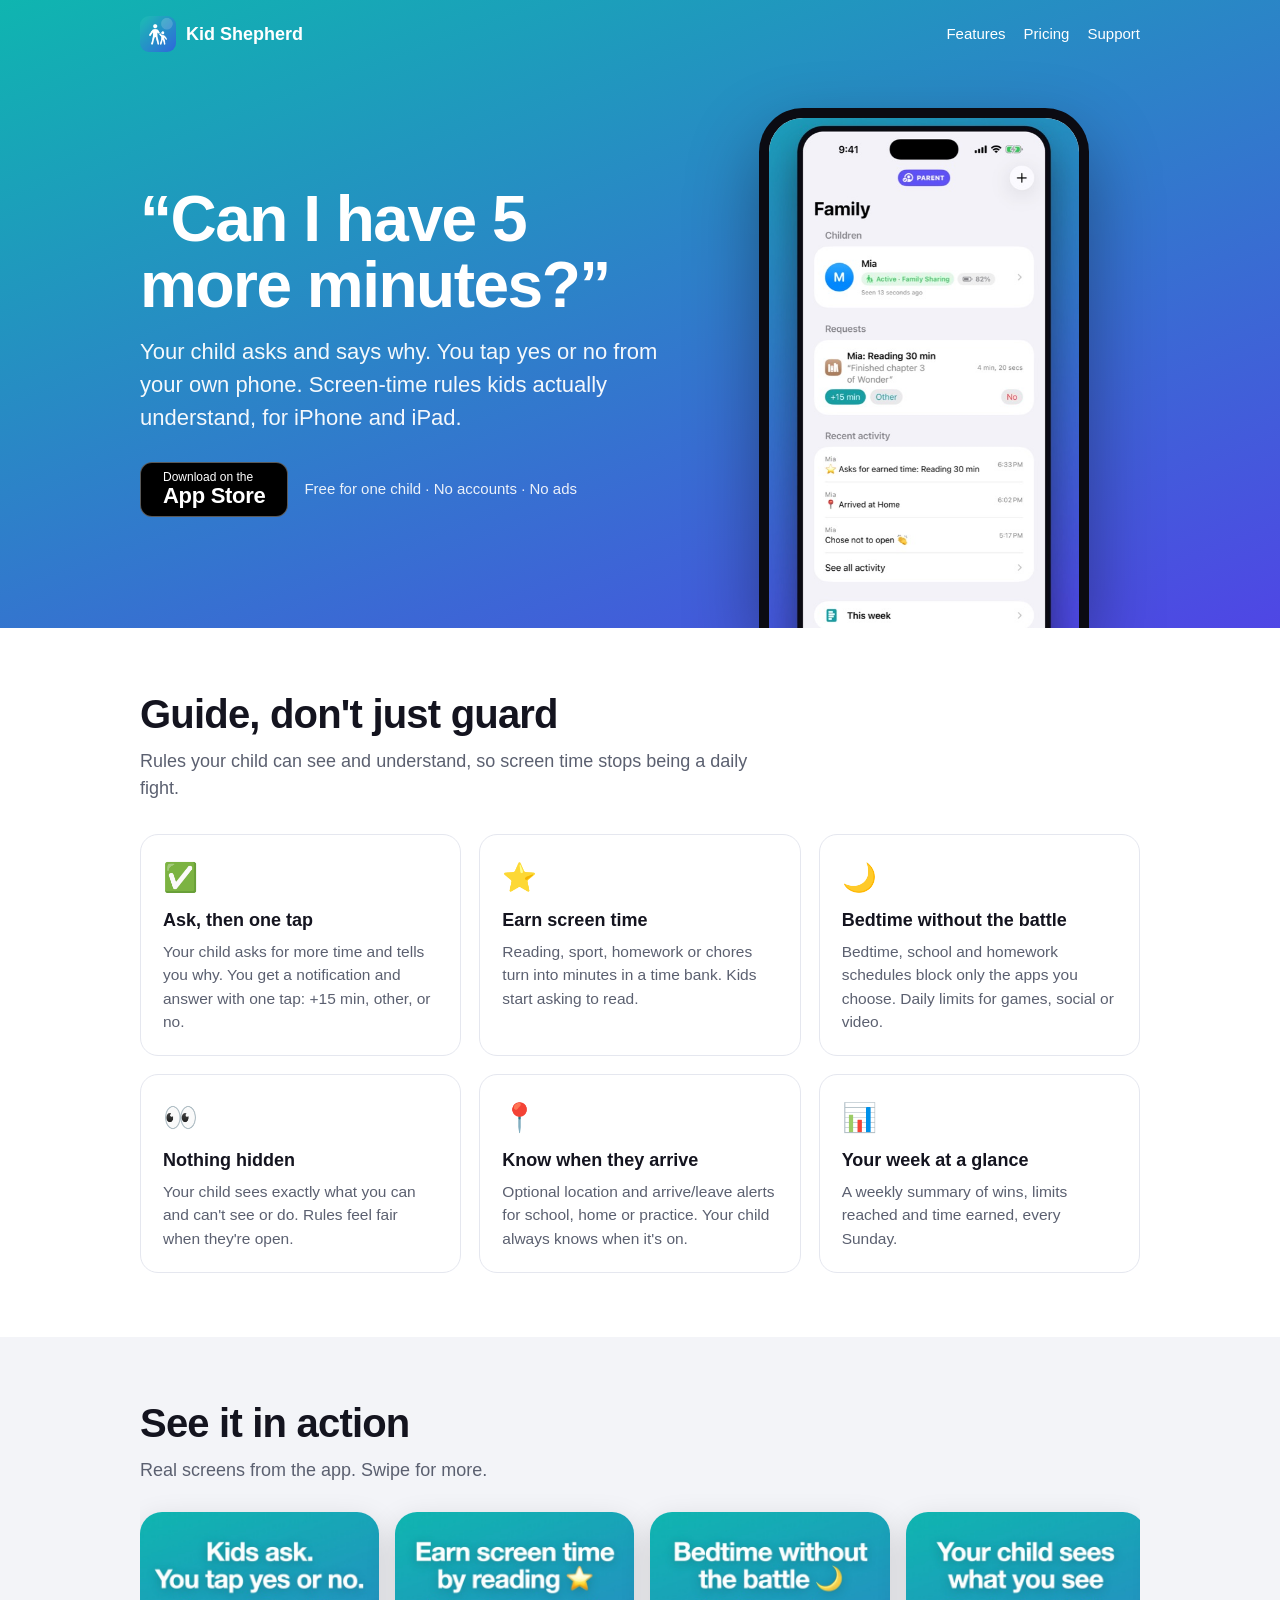
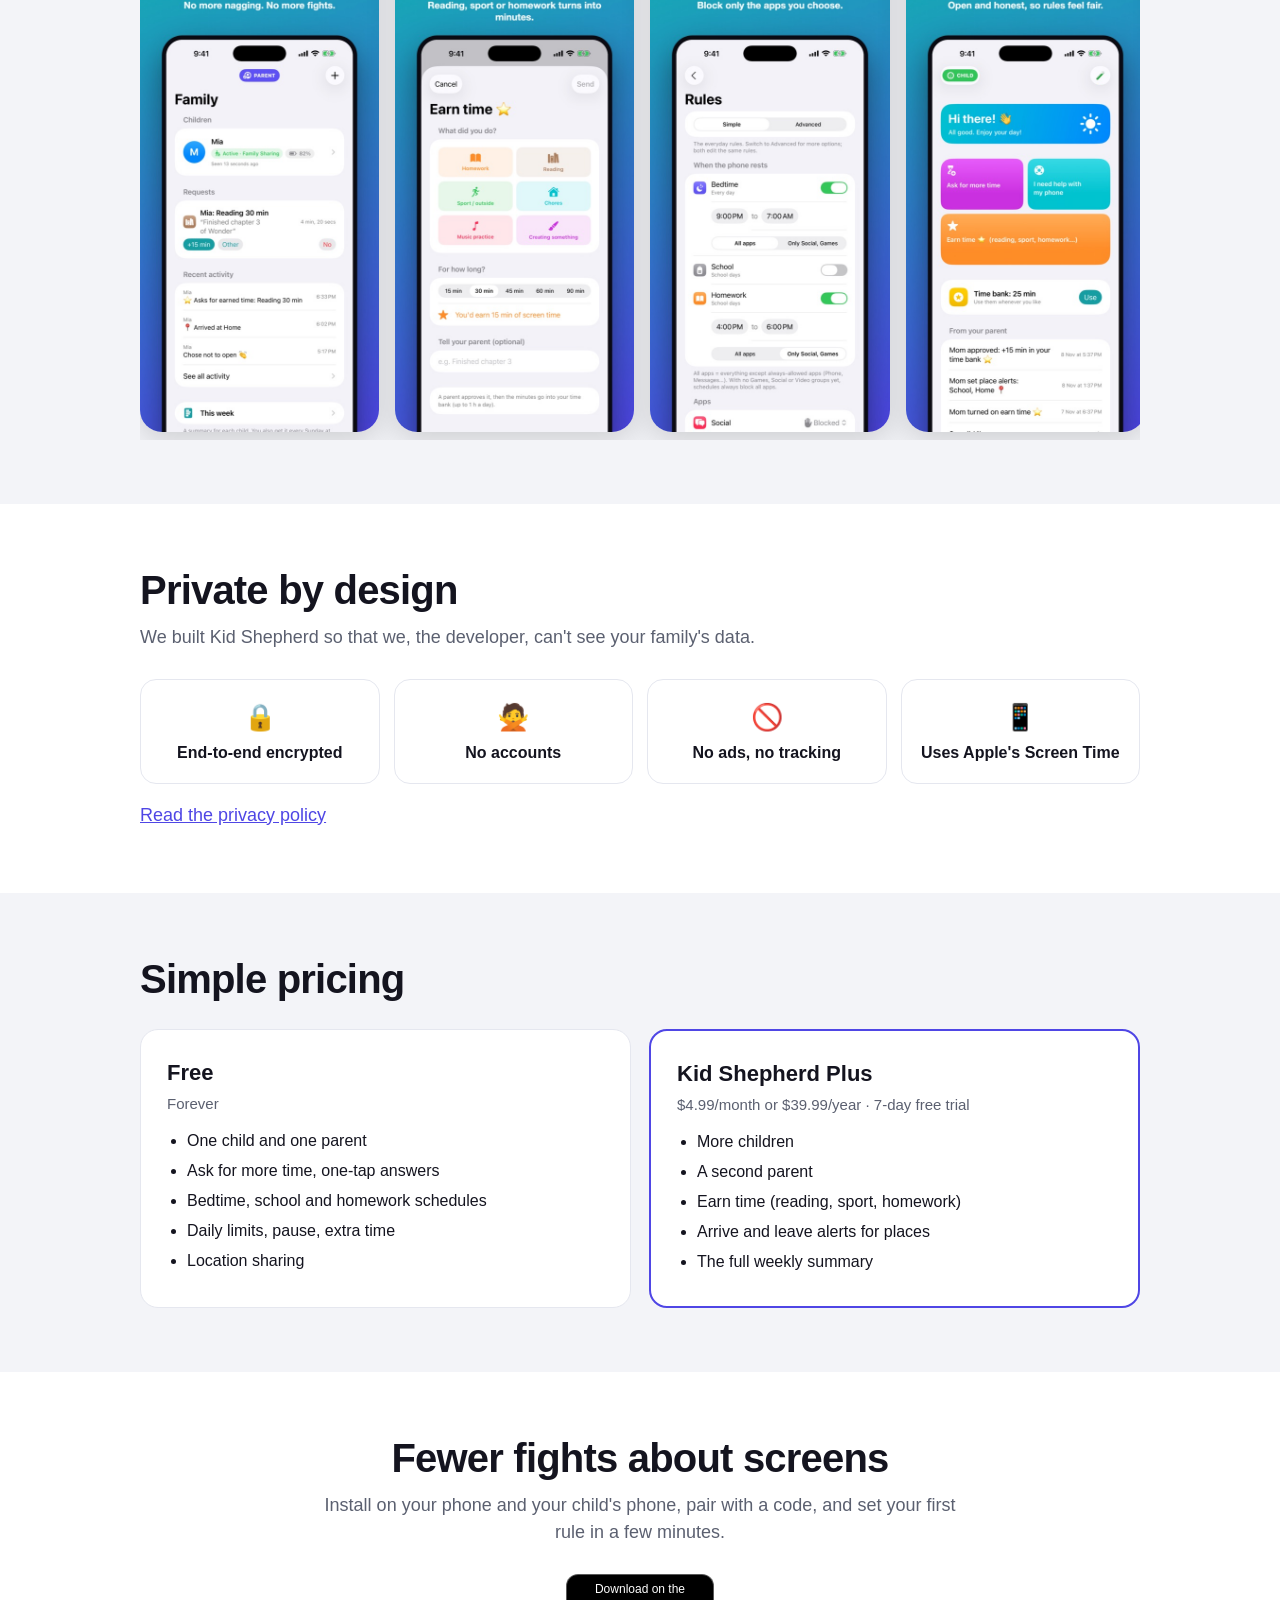
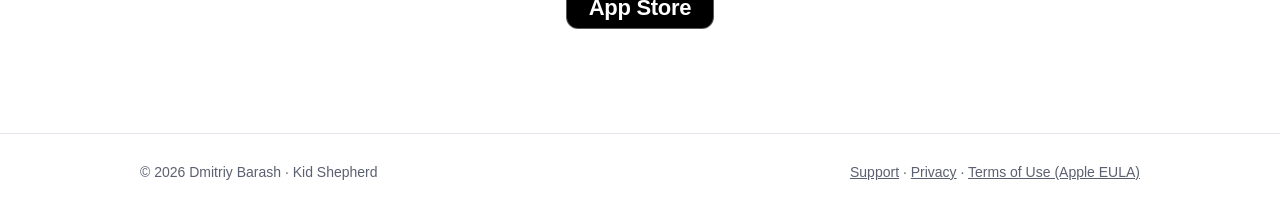
==== index.html @ 2d1fe209 "Kid Shepherd website" ====
<!doctype html>
<html lang="en">
<head>
<meta charset="utf-8">
<meta name="viewport" content="width=device-width, initial-scale=1">
<title>Kid Shepherd: screen time kids understand</title>
<meta name="description" content="Kids ask for more screen time and say why; you tap yes or no. Earn time by reading, bedtime schedules, arrival alerts. Free for one child. No accounts, no ads, no tracking.">
<meta name="apple-itunes-app" content="app-id=6832094878">
<meta property="og:title" content="Kid Shepherd: screen time kids understand">
<meta property="og:description" content="Kids ask, you tap yes or no. Earn screen time by reading. Bedtime without the battle. Free for one child.">
<meta property="og:image" content="https://dbar12345.github.io/kidshepherd/img/og.jpg">
<meta property="og:url" content="https://dbar12345.github.io/kidshepherd/">
<meta name="twitter:card" content="summary_large_image">
<link rel="icon" href="img/icon.png">
<link rel="apple-touch-icon" href="img/icon.png">
<link rel="stylesheet" href="style.css">
</head>
<body>
<header class="hero">
  <div class="wrap">
    <nav>
      <a class="brand" href="./"><img src="img/icon.png" alt="">Kid Shepherd</a>
      <div class="links"><a href="#features">Features</a><a href="#pricing">Pricing</a><a href="support.html">Support</a></div>
    </nav>
    <div>
      <h1>“Can I have 5 more minutes?”</h1>
      <p class="lead">Your child asks and says why. You tap yes or no from your own phone. Screen-time rules kids actually understand, for iPhone and iPad.</p>
      <div class="cta">
        <a href="https://apps.apple.com/app/id6832094878"><span class="store"><small>Download on the</small>App Store</span></a>
        <span class="note">Free for one child · No accounts · No ads</span>
      </div>
    </div>
    <div class="phone"><img src="img/1-family.jpg" alt="Kid Shepherd parent screen with a time request from Mia"></div>
  </div>
</header>

<main>
<section id="features">
  <div class="wrap">
    <h2>Guide, don't just guard</h2>
    <p class="sub">Rules your child can see and understand, so screen time stops being a daily fight.</p>
    <div class="features">
      <div class="f"><div class="e">✅</div><h3>Ask, then one tap</h3><p>Your child asks for more time and tells you why. You get a notification and answer with one tap: +15 min, other, or no.</p></div>
      <div class="f"><div class="e">⭐</div><h3>Earn screen time</h3><p>Reading, sport, homework or chores turn into minutes in a time bank. Kids start asking to read.</p></div>
      <div class="f"><div class="e">🌙</div><h3>Bedtime without the battle</h3><p>Bedtime, school and homework schedules block only the apps you choose. Daily limits for games, social or video.</p></div>
      <div class="f"><div class="e">👀</div><h3>Nothing hidden</h3><p>Your child sees exactly what you can and can't see or do. Rules feel fair when they're open.</p></div>
      <div class="f"><div class="e">📍</div><h3>Know when they arrive</h3><p>Optional location and arrive/leave alerts for school, home or practice. Your child always knows when it's on.</p></div>
      <div class="f"><div class="e">📊</div><h3>Your week at a glance</h3><p>A weekly summary of wins, limits reached and time earned, every Sunday.</p></div>
    </div>
  </div>
</section>

<section class="soft">
  <div class="wrap">
    <h2>See it in action</h2>
    <p class="sub">Real screens from the app. Swipe for more.</p>
    <div class="shots">
      <img src="img/1-family.jpg" alt="Kids ask, you tap yes or no" loading="lazy">
      <img src="img/5-earn-time.jpg" alt="Earn screen time by reading" loading="lazy">
      <img src="img/3-rules.jpg" alt="Bedtime without the battle" loading="lazy">
      <img src="img/4-kid-home.jpg" alt="Your child sees what you see" loading="lazy">
      <img src="img/6-location-places.jpg" alt="Know when they arrive" loading="lazy">
      <img src="img/7-this-week.jpg" alt="Your week at a glance" loading="lazy">
    </div>
  </div>
</section>

<section>
  <div class="wrap">
    <h2>Private by design</h2>
    <p class="sub">We built Kid Shepherd so that we, the developer, can't see your family's data.</p>
    <div class="trust">
      <div><span>🔒</span>End-to-end encrypted</div>
      <div><span>🙅</span>No accounts</div>
      <div><span>🚫</span>No ads, no tracking</div>
      <div><span>📱</span>Uses Apple's Screen Time</div>
    </div>
    <p class="sub" style="margin-top:18px"><a href="privacy.html">Read the privacy policy</a></p>
  </div>
</section>

<section id="pricing" class="soft">
  <div class="wrap">
    <h2>Simple pricing</h2>
    <div class="plans">
      <div class="plan"><h3>Free</h3><div class="price">Forever</div>
        <ul><li>One child and one parent</li><li>Ask for more time, one-tap answers</li><li>Bedtime, school and homework schedules</li><li>Daily limits, pause, extra time</li><li>Location sharing</li></ul></div>
      <div class="plan plus"><h3>Kid Shepherd Plus</h3><div class="price">$4.99/month or $39.99/year · 7-day free trial</div>
        <ul><li>More children</li><li>A second parent</li><li>Earn time (reading, sport, homework)</li><li>Arrive and leave alerts for places</li><li>The full weekly summary</li></ul></div>
    </div>
  </div>
</section>

<section class="final">
  <div class="wrap">
    <h2>Fewer fights about screens</h2>
    <p class="sub" style="margin:0 auto">Install on your phone and your child's phone, pair with a code, and set your first rule in a few minutes.</p>
    <div class="cta"><a href="https://apps.apple.com/app/id6832094878"><span class="store"><small>Download on the</small>App Store</span></a></div>
  </div>
</section>
</main>

<footer>
  <div class="wrap">
    <span>© 2026 Dmitriy Barash · Kid Shepherd</span>
    <span><a href="support.html">Support</a> · <a href="privacy.html">Privacy</a> · <a href="https://www.apple.com/legal/internet-services/itunes/dev/stdeula/">Terms of Use (Apple EULA)</a></span>
  </div>
</footer>
</body>
</html>
---- style.css ----
:root{--teal:#0fb5b0;--indigo:#4f46e5;--ink:#14141f;--muted:#5b6070;--bg:#ffffff;--soft:#f3f4f8;--card:#ffffff;--line:#e5e7ef}
@media (prefers-color-scheme:dark){:root{--ink:#f2f3f7;--muted:#a6abbb;--bg:#0f1016;--soft:#181a24;--card:#1d1f2b;--line:#2a2d3c}}
*{box-sizing:border-box;margin:0}
html{-webkit-text-size-adjust:100%}
body{font-family:-apple-system,BlinkMacSystemFont,"SF Pro Text","Helvetica Neue",Arial,sans-serif;color:var(--ink);background:var(--bg);line-height:1.5}
a{color:var(--indigo)}
.wrap{max-width:1040px;margin:0 auto;padding:0 20px}
nav{display:flex;align-items:center;justify-content:space-between;padding:16px 0}
nav .brand{display:flex;align-items:center;gap:10px;font-weight:700;font-size:18px;color:inherit;text-decoration:none}
nav .brand img{width:36px;height:36px;border-radius:9px}
nav .links a{margin-left:18px;color:var(--muted);text-decoration:none;font-size:15px}
.hero{background:linear-gradient(160deg,var(--teal) 0%,var(--indigo) 100%);color:#fff;overflow:hidden}
.hero .wrap{display:grid;grid-template-columns:1.1fr .9fr;gap:40px;align-items:center}
.hero nav{grid-column:1/-1}
.hero nav .brand,.hero nav .links a{color:#fff}
.hero h1{font-size:clamp(38px,6vw,64px);line-height:1.03;letter-spacing:-1.5px;font-weight:800;margin:8px 0 16px}
.hero p.lead{font-size:clamp(18px,2.2vw,22px);opacity:.95;max-width:30em}
.cta{display:flex;align-items:center;gap:16px;flex-wrap:wrap;margin:28px 0 40px}
.cta a{text-decoration:none}
.store{display:inline-flex;flex-direction:column;justify-content:center;background:#000;color:#fff;border:1px solid rgba(255,255,255,.35);border-radius:12px;padding:8px 22px 9px;font-size:22px;font-weight:600;line-height:1.05;letter-spacing:-.3px}
.store small{font-size:12px;font-weight:500;letter-spacing:0}
body{overflow-x:hidden}
.wrap>*,.hero .wrap>*{min-width:0}
.cta .note{font-size:15px;opacity:.9}
.hero .phone{align-self:end;justify-self:center;width:min(330px,80vw);border:10px solid #0b0b12;border-bottom:0;border-radius:44px 44px 0 0;overflow:hidden;box-shadow:0 30px 70px rgba(0,0,0,.35);background:#fff;height:520px}
.hero .phone img{width:100%;display:block;margin-top:-152px}
section{padding:64px 0}
section.soft{background:var(--soft)}
h2{font-size:clamp(28px,4vw,40px);letter-spacing:-.8px;line-height:1.1;margin-bottom:12px}
.sub{color:var(--muted);font-size:18px;max-width:36em}
.features{display:grid;grid-template-columns:repeat(3,1fr);gap:18px;margin-top:32px}
.f{background:var(--card);border:1px solid var(--line);border-radius:18px;padding:22px}
.f .e{font-size:28px}
.f h3{font-size:18px;margin:8px 0 6px}
.f p{color:var(--muted);font-size:15.5px}
.shots{display:flex;gap:16px;overflow-x:auto;padding:28px 2px 8px;scroll-snap-type:x mandatory}
.shots img{height:520px;border-radius:22px;scroll-snap-align:start;box-shadow:0 10px 30px rgba(0,0,0,.15);flex:none}
.plans{display:grid;grid-template-columns:1fr 1fr;gap:18px;margin-top:28px}
.plan{background:var(--card);border:1px solid var(--line);border-radius:18px;padding:26px}
.plan.plus{border:2px solid var(--indigo)}
.plan h3{font-size:22px}
.plan .price{font-size:15px;color:var(--muted);margin:4px 0 14px}
.plan ul{padding-left:20px}
.plan li{margin:6px 0}
.trust{display:grid;grid-template-columns:repeat(4,1fr);gap:14px;margin-top:28px;text-align:center}
.trust div{background:var(--card);border:1px solid var(--line);border-radius:16px;padding:18px 12px;font-weight:600}
.trust span{display:block;font-size:26px;margin-bottom:4px}
.final{text-align:center}
.final .cta{justify-content:center}
footer{border-top:1px solid var(--line);padding:28px 0;color:var(--muted);font-size:14px}
footer .wrap{display:flex;justify-content:space-between;flex-wrap:wrap;gap:12px}
footer a{color:var(--muted)}
.topbar{border-bottom:1px solid var(--line)}
.doc{max-width:760px;padding-top:24px;padding-bottom:64px}
.doc h1{font-size:clamp(30px,5vw,44px);letter-spacing:-1px;margin:16px 0 8px}
.doc h2{font-size:24px;margin:32px 0 10px}
.doc p,.doc li{margin:8px 0}
.doc ul,.doc ol{padding-left:22px}
.doc table{border-collapse:collapse;width:100%;font-size:14.5px;margin:12px 0;display:block;overflow-x:auto}
.doc th,.doc td{border:1px solid var(--line);padding:8px 10px;text-align:left;vertical-align:top}
.doc th{background:var(--soft)}
.doc .meta{color:var(--muted)}
@media (max-width:820px){
  .hero .wrap{grid-template-columns:1fr}
  .hero .phone{height:400px}
  .cta{margin-bottom:28px}
  .features,.plans{grid-template-columns:1fr}
  .trust{grid-template-columns:1fr 1fr}
  .shots img{height:440px}
  nav .links a{margin-left:12px;font-size:14px}
  nav .links a:not(:last-child){display:none}
  .hero p.lead{max-width:none}
}
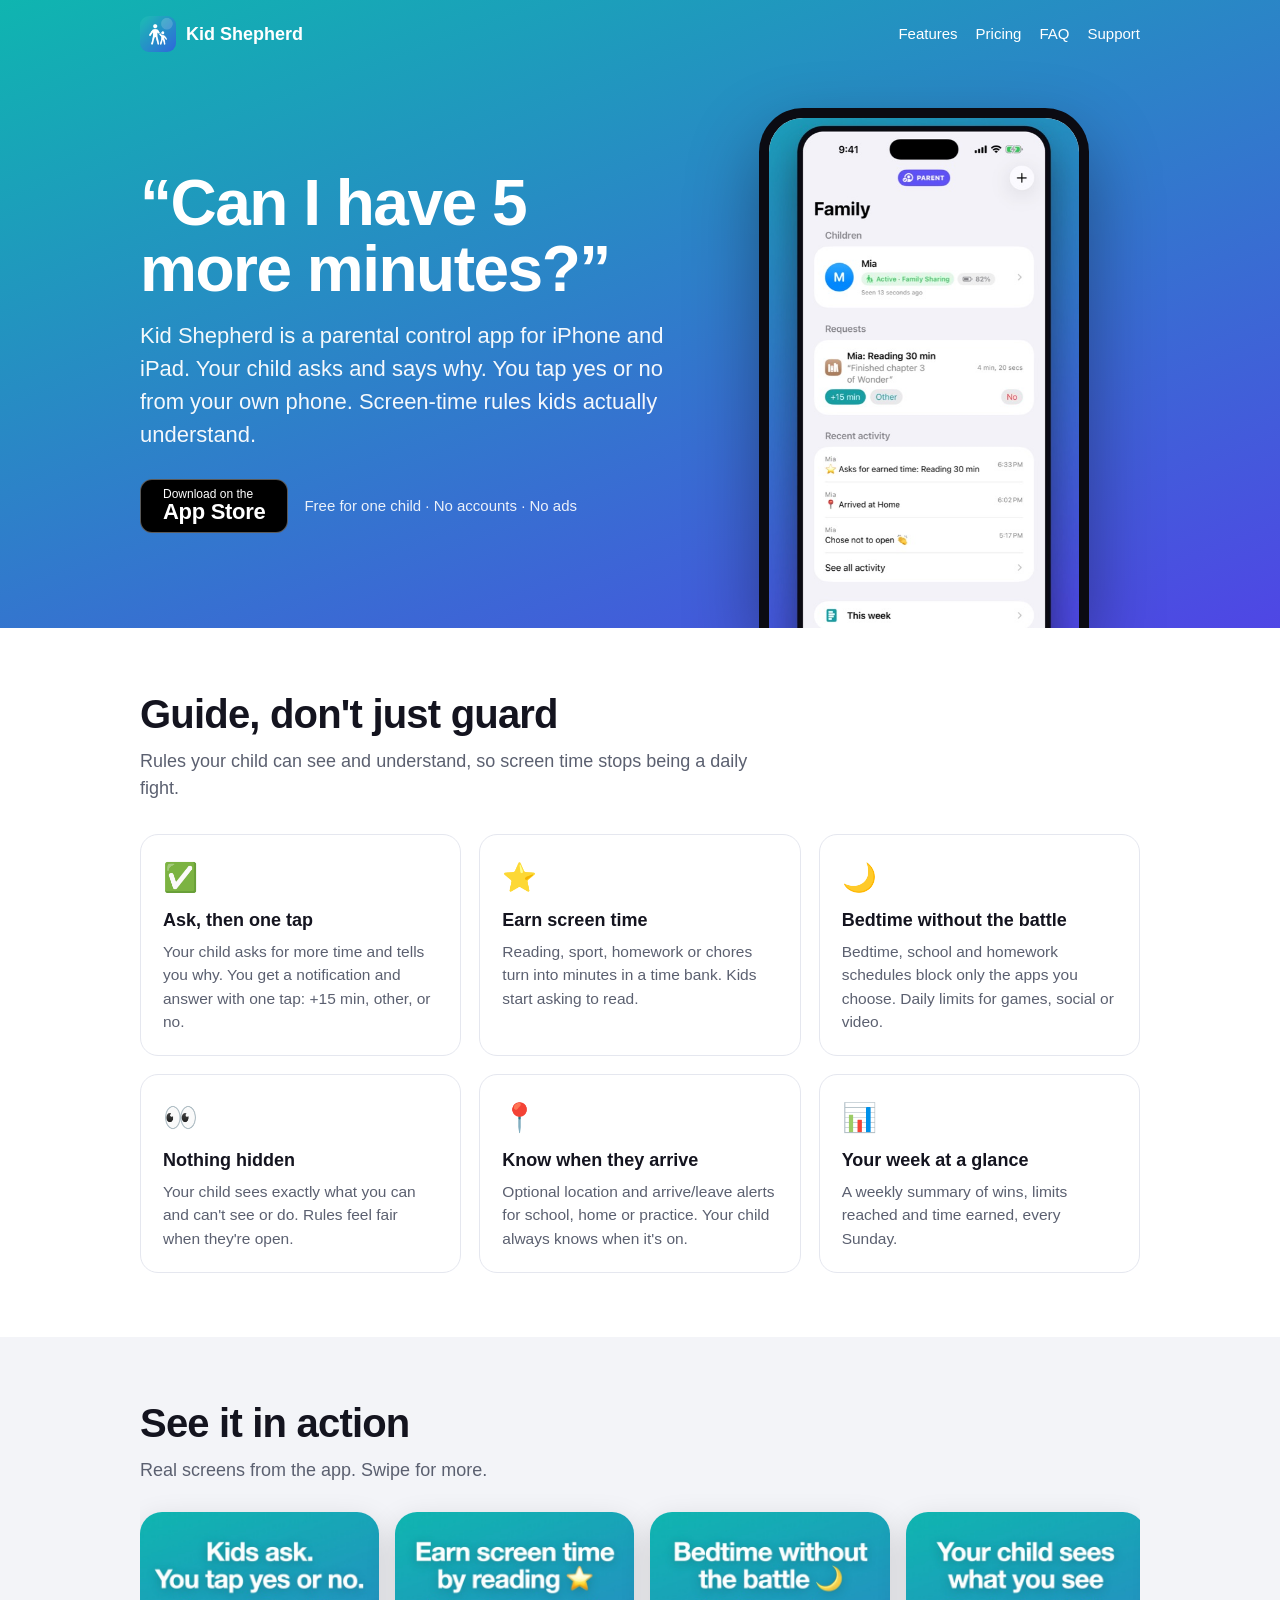
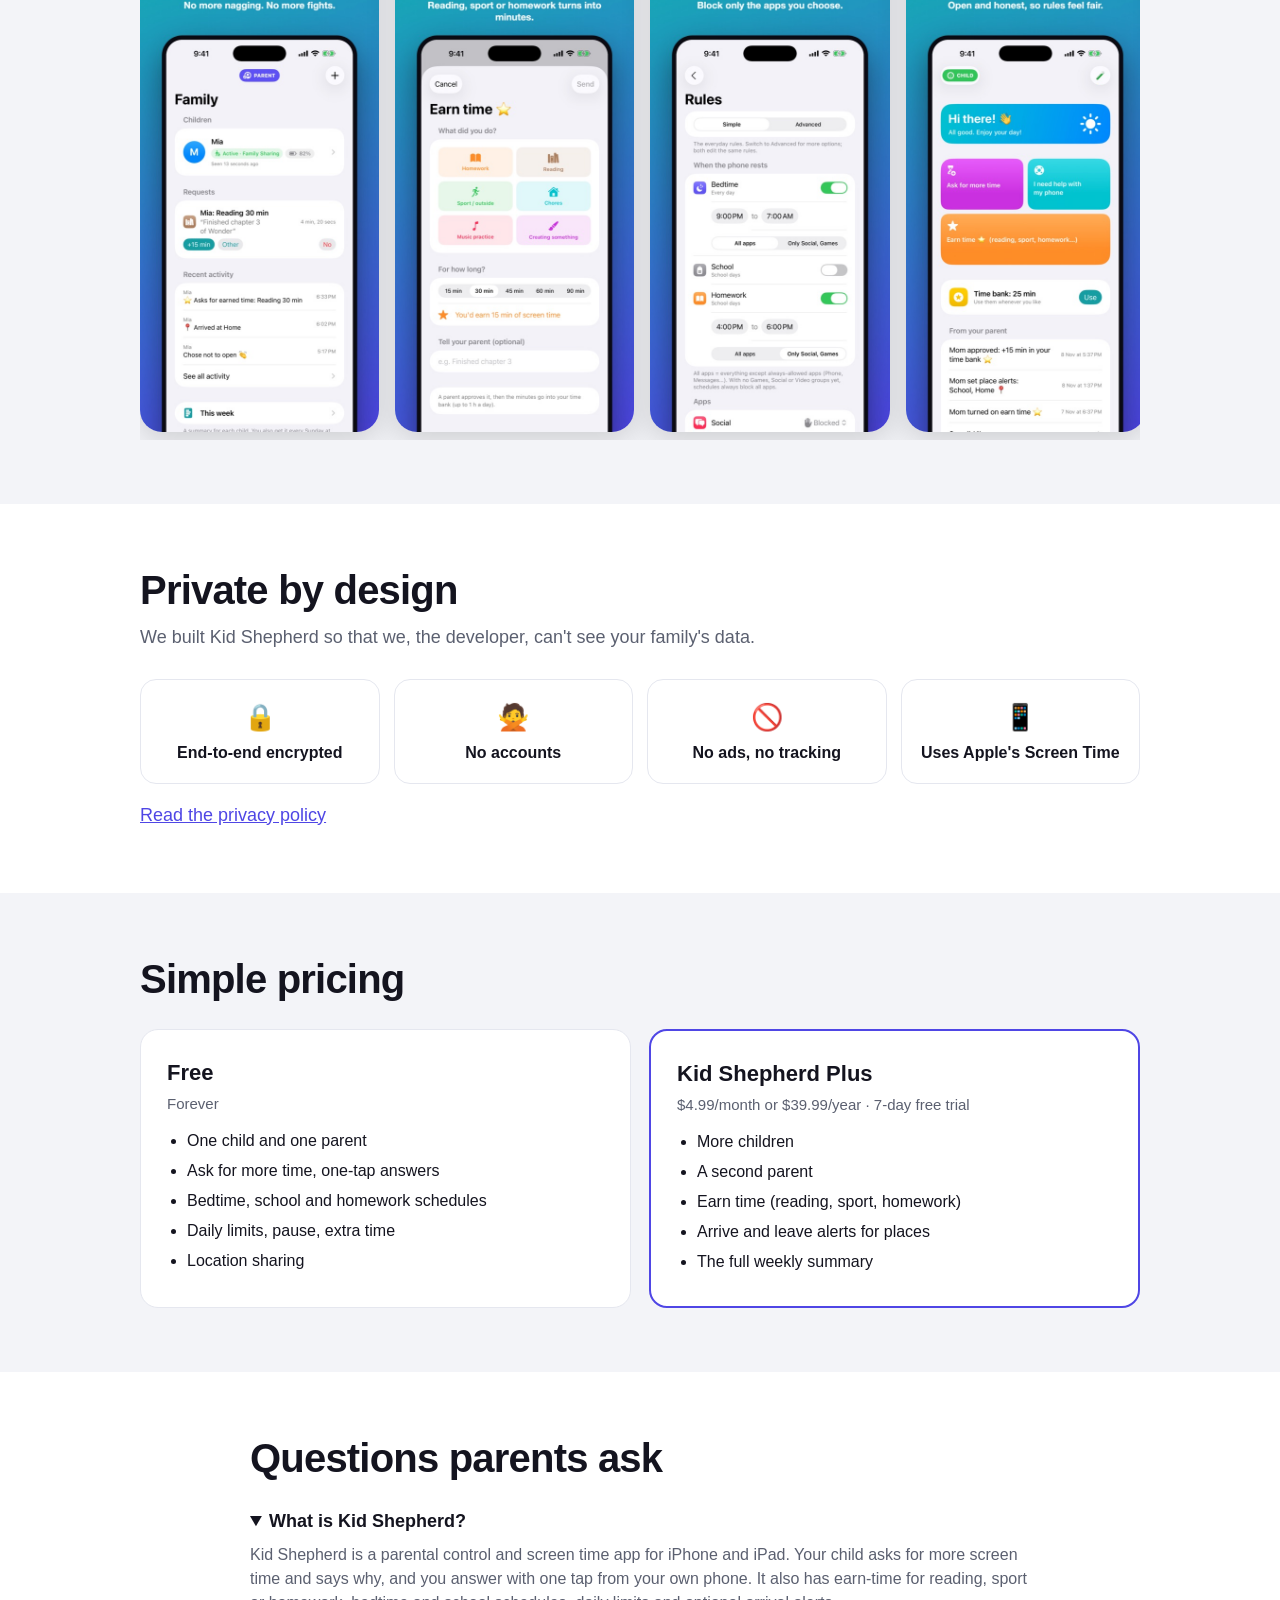
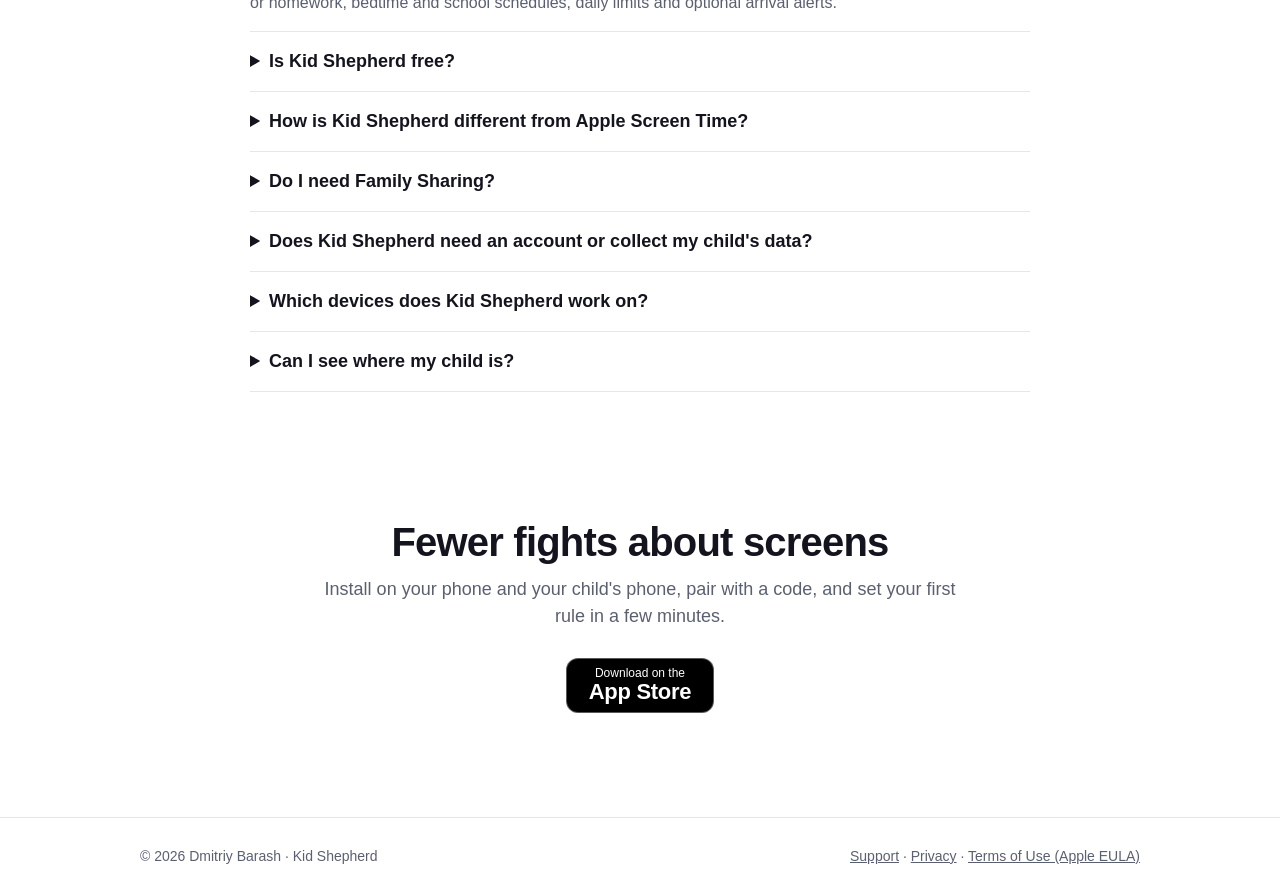
==== commit 2258822a: "SEO/GEO: meta, structured data, FAQ, sitemap, llms.txt" ====
--- a/index.html
+++ b/index.html
@@ -3,9 +3,87 @@
 <head>
 <meta charset="utf-8">
 <meta name="viewport" content="width=device-width, initial-scale=1">
-<title>Kid Shepherd: screen time kids understand</title>
-<meta name="description" content="Kids ask for more screen time and say why; you tap yes or no. Earn time by reading, bedtime schedules, arrival alerts. Free for one child. No accounts, no ads, no tracking.">
+<title>Kid Shepherd: Parental Control & Screen Time App for iPhone</title>
+<meta name="description" content="Parental control app for iPhone and iPad: kids ask for more screen time and say why, you tap yes or no. Earn time by reading, bedtime schedules, arrival alerts. Free for one child, no ads.">
+<link rel="canonical" href="https://dbar12345.github.io/kidshepherd/">
+<meta name="robots" content="index,follow,max-image-preview:large">
+<meta name="author" content="Dmitriy Barash">
 <meta name="apple-itunes-app" content="app-id=6832094878">
+<link rel="alternate" type="text/plain" title="Kid Shepherd summary for AI assistants" href="llms.txt">
+<script type="application/ld+json">
+{
+  "@context": "https://schema.org",
+  "@graph": [
+    {
+      "@type": "MobileApplication",
+      "@id": "https://dbar12345.github.io/kidshepherd/#app",
+      "name": "Kid Shepherd",
+      "alternateName": "Kid Shepherd: Parental Control",
+      "description": "Parental control and screen time app for iPhone and iPad. Children ask for more screen time and say why; parents answer with one tap from their own phone. Earn screen time by reading, sport or homework, bedtime and school schedules that block only chosen apps, optional location and arrival alerts. No accounts, no ads, no tracking; family data is end-to-end encrypted.",
+      "url": "https://dbar12345.github.io/kidshepherd/",
+      "installUrl": "https://apps.apple.com/app/id6832094878",
+      "sameAs": ["https://apps.apple.com/app/id6832094878"],
+      "operatingSystem": "iOS 17.0 or later, iPadOS 17.0 or later",
+      "applicationCategory": "LifestyleApplication",
+      "applicationSubCategory": "Parental controls",
+      "contentRating": "4+",
+      "isAccessibleForFree": true,
+      "image": "https://dbar12345.github.io/kidshepherd/img/icon.png",
+      "screenshot": [
+        "https://dbar12345.github.io/kidshepherd/img/1-family.jpg",
+        "https://dbar12345.github.io/kidshepherd/img/5-earn-time.jpg",
+        "https://dbar12345.github.io/kidshepherd/img/3-rules.jpg",
+        "https://dbar12345.github.io/kidshepherd/img/4-kid-home.jpg",
+        "https://dbar12345.github.io/kidshepherd/img/6-location-places.jpg",
+        "https://dbar12345.github.io/kidshepherd/img/7-this-week.jpg"
+      ],
+      "featureList": [
+        "Children ask for more screen time with a reason; parents approve or decline in one tap",
+        "Earn screen time by reading, sport, homework or chores",
+        "Bedtime, school and homework schedules that block only the apps you choose",
+        "Daily limits for app groups such as games, social or video",
+        "The child sees exactly what the parent can and can't see or do",
+        "Optional location sharing and arrive/leave alerts for places",
+        "Weekly summary",
+        "No accounts, no ads, no tracking; end-to-end encrypted"
+      ],
+      "offers": [
+        {"@type": "Offer", "name": "Free (one child, one parent)", "price": "0", "priceCurrency": "USD"},
+        {"@type": "Offer", "name": "Kid Shepherd Plus, monthly", "price": "4.99", "priceCurrency": "USD"},
+        {"@type": "Offer", "name": "Kid Shepherd Plus, yearly", "price": "39.99", "priceCurrency": "USD"}
+      ],
+      "author": {"@id": "https://dbar12345.github.io/kidshepherd/#dev"},
+      "publisher": {"@id": "https://dbar12345.github.io/kidshepherd/#dev"}
+    },
+    {
+      "@type": "Person",
+      "@id": "https://dbar12345.github.io/kidshepherd/#dev",
+      "name": "Dmitriy Barash",
+      "url": "https://dbar12345.github.io/kidshepherd/"
+    },
+    {
+      "@type": "WebSite",
+      "@id": "https://dbar12345.github.io/kidshepherd/#site",
+      "name": "Kid Shepherd",
+      "url": "https://dbar12345.github.io/kidshepherd/",
+      "about": {"@id": "https://dbar12345.github.io/kidshepherd/#app"}
+    },
+    {
+      "@type": "FAQPage",
+      "@id": "https://dbar12345.github.io/kidshepherd/#faq",
+      "mainEntity": [
+        {"@type": "Question", "name": "What is Kid Shepherd?", "acceptedAnswer": {"@type": "Answer", "text": "Kid Shepherd is a parental control and screen time app for iPhone and iPad. Your child asks for more screen time and says why, and you answer with one tap from your own phone. It also has earn-time for reading, sport or homework, bedtime and school schedules, daily limits and optional arrival alerts."}},
+        {"@type": "Question", "name": "Is Kid Shepherd free?", "acceptedAnswer": {"@type": "Answer", "text": "Yes. It is free for one child and one parent, with no ads. Kid Shepherd Plus ($4.99 a month or $39.99 a year, with a 7-day free trial) adds more children, a second parent, earn-time, arrive and leave alerts for places, and the full weekly summary."}},
+        {"@type": "Question", "name": "How is Kid Shepherd different from Apple Screen Time?", "acceptedAnswer": {"@type": "Answer", "text": "Kid Shepherd is built on Apple's Screen Time framework, so app blocking is done by iOS itself. On top of it, Kid Shepherd adds requests with a reason and one-tap answers from the parent's phone, earning screen time by reading or homework, schedules that block only the app groups you choose, a screen where the child sees the rules, and optional arrival alerts."}},
+        {"@type": "Question", "name": "Do I need Family Sharing?", "acceptedAnswer": {"@type": "Answer", "text": "No. Putting the child in Family Sharing gives the strongest protection, but Kid Shepherd also works on any iPhone, which suits teens, and has a reminders-only mode that works without Screen Time."}},
+        {"@type": "Question", "name": "Does Kid Shepherd need an account or collect my child's data?", "acceptedAnswer": {"@type": "Answer", "text": "No accounts are needed. There are no ads and no tracking. Family data is end-to-end encrypted between your family's devices, so the developer cannot see it."}},
+        {"@type": "Question", "name": "Which devices does Kid Shepherd work on?", "acceptedAnswer": {"@type": "Answer", "text": "iPhone and iPad with iOS or iPadOS 17 or later. Install it on the parent's device and the child's device and pair them with a QR code or a 6-digit code. Android is not supported."}},
+        {"@type": "Question", "name": "Can I see where my child is?", "acceptedAnswer": {"@type": "Answer", "text": "Yes, if you turn it on. Location sharing is optional, and Kid Shepherd Plus adds arrive and leave alerts for places such as school, home or practice. Your child can always see when location sharing is on."}}
+      ]
+    }
+  ]
+}
+</script>
 <meta property="og:title" content="Kid Shepherd: screen time kids understand">
 <meta property="og:description" content="Kids ask, you tap yes or no. Earn screen time by reading. Bedtime without the battle. Free for one child.">
 <meta property="og:image" content="https://dbar12345.github.io/kidshepherd/img/og.jpg">
@@ -20,11 +98,11 @@
   <div class="wrap">
     <nav>
       <a class="brand" href="./"><img src="img/icon.png" alt="">Kid Shepherd</a>
-      <div class="links"><a href="#features">Features</a><a href="#pricing">Pricing</a><a href="support.html">Support</a></div>
+      <div class="links"><a href="#features">Features</a><a href="#pricing">Pricing</a><a href="#faq">FAQ</a><a href="support.html">Support</a></div>
     </nav>
     <div>
       <h1>“Can I have 5 more minutes?”</h1>
-      <p class="lead">Your child asks and says why. You tap yes or no from your own phone. Screen-time rules kids actually understand, for iPhone and iPad.</p>
+      <p class="lead">Kid Shepherd is a parental control app for iPhone and iPad. Your child asks and says why. You tap yes or no from your own phone. Screen-time rules kids actually understand.</p>
       <div class="cta">
         <a href="https://apps.apple.com/app/id6832094878"><span class="store"><small>Download on the</small>App Store</span></a>
         <span class="note">Free for one child · No accounts · No ads</span>
@@ -91,6 +169,19 @@
   </div>
 </section>
 
+<section id="faq">
+  <div class="wrap faq">
+    <h2>Questions parents ask</h2>
+    <details open><summary>What is Kid Shepherd?</summary><p>Kid Shepherd is a parental control and screen time app for iPhone and iPad. Your child asks for more screen time and says why, and you answer with one tap from your own phone. It also has earn-time for reading, sport or homework, bedtime and school schedules, daily limits and optional arrival alerts.</p></details>
+    <details><summary>Is Kid Shepherd free?</summary><p>Yes. It is free for one child and one parent, with no ads. Kid Shepherd Plus ($4.99 a month or $39.99 a year, with a 7-day free trial) adds more children, a second parent, earn-time, arrive and leave alerts for places, and the full weekly summary.</p></details>
+    <details><summary>How is Kid Shepherd different from Apple Screen Time?</summary><p>Kid Shepherd is built on Apple's Screen Time framework, so app blocking is done by iOS itself. On top of it, Kid Shepherd adds requests with a reason and one-tap answers from the parent's phone, earning screen time by reading or homework, schedules that block only the app groups you choose, a screen where the child sees the rules, and optional arrival alerts.</p></details>
+    <details><summary>Do I need Family Sharing?</summary><p>No. Putting the child in Family Sharing gives the strongest protection, but Kid Shepherd also works on any iPhone, which suits teens, and has a reminders-only mode that works without Screen Time.</p></details>
+    <details><summary>Does Kid Shepherd need an account or collect my child's data?</summary><p>No accounts are needed. There are no ads and no tracking. Family data is end-to-end encrypted between your family's devices, so the developer cannot see it. <a href="privacy.html">Privacy policy</a></p></details>
+    <details><summary>Which devices does Kid Shepherd work on?</summary><p>iPhone and iPad with iOS or iPadOS 17 or later. Install it on the parent's device and the child's device and pair them with a QR code or a 6-digit code. Android is not supported.</p></details>
+    <details><summary>Can I see where my child is?</summary><p>Yes, if you turn it on. Location sharing is optional, and Kid Shepherd Plus adds arrive and leave alerts for places such as school, home or practice. Your child can always see when location sharing is on.</p></details>
+  </div>
+</section>
+
 <section class="final">
   <div class="wrap">
     <h2>Fewer fights about screens</h2>
--- a/style.css
+++ b/style.css
@@ -45,6 +45,10 @@
 .trust{display:grid;grid-template-columns:repeat(4,1fr);gap:14px;margin-top:28px;text-align:center}
 .trust div{background:var(--card);border:1px solid var(--line);border-radius:16px;padding:18px 12px;font-weight:600}
 .trust span{display:block;font-size:26px;margin-bottom:4px}
+.faq{max-width:820px}
+.faq details{border-bottom:1px solid var(--line);padding:16px 0}
+.faq summary{font-weight:700;font-size:18px;cursor:pointer}
+.faq details p{color:var(--muted);margin-top:8px}
 .final{text-align:center}
 .final .cta{justify-content:center}
 footer{border-top:1px solid var(--line);padding:28px 0;color:var(--muted);font-size:14px}
